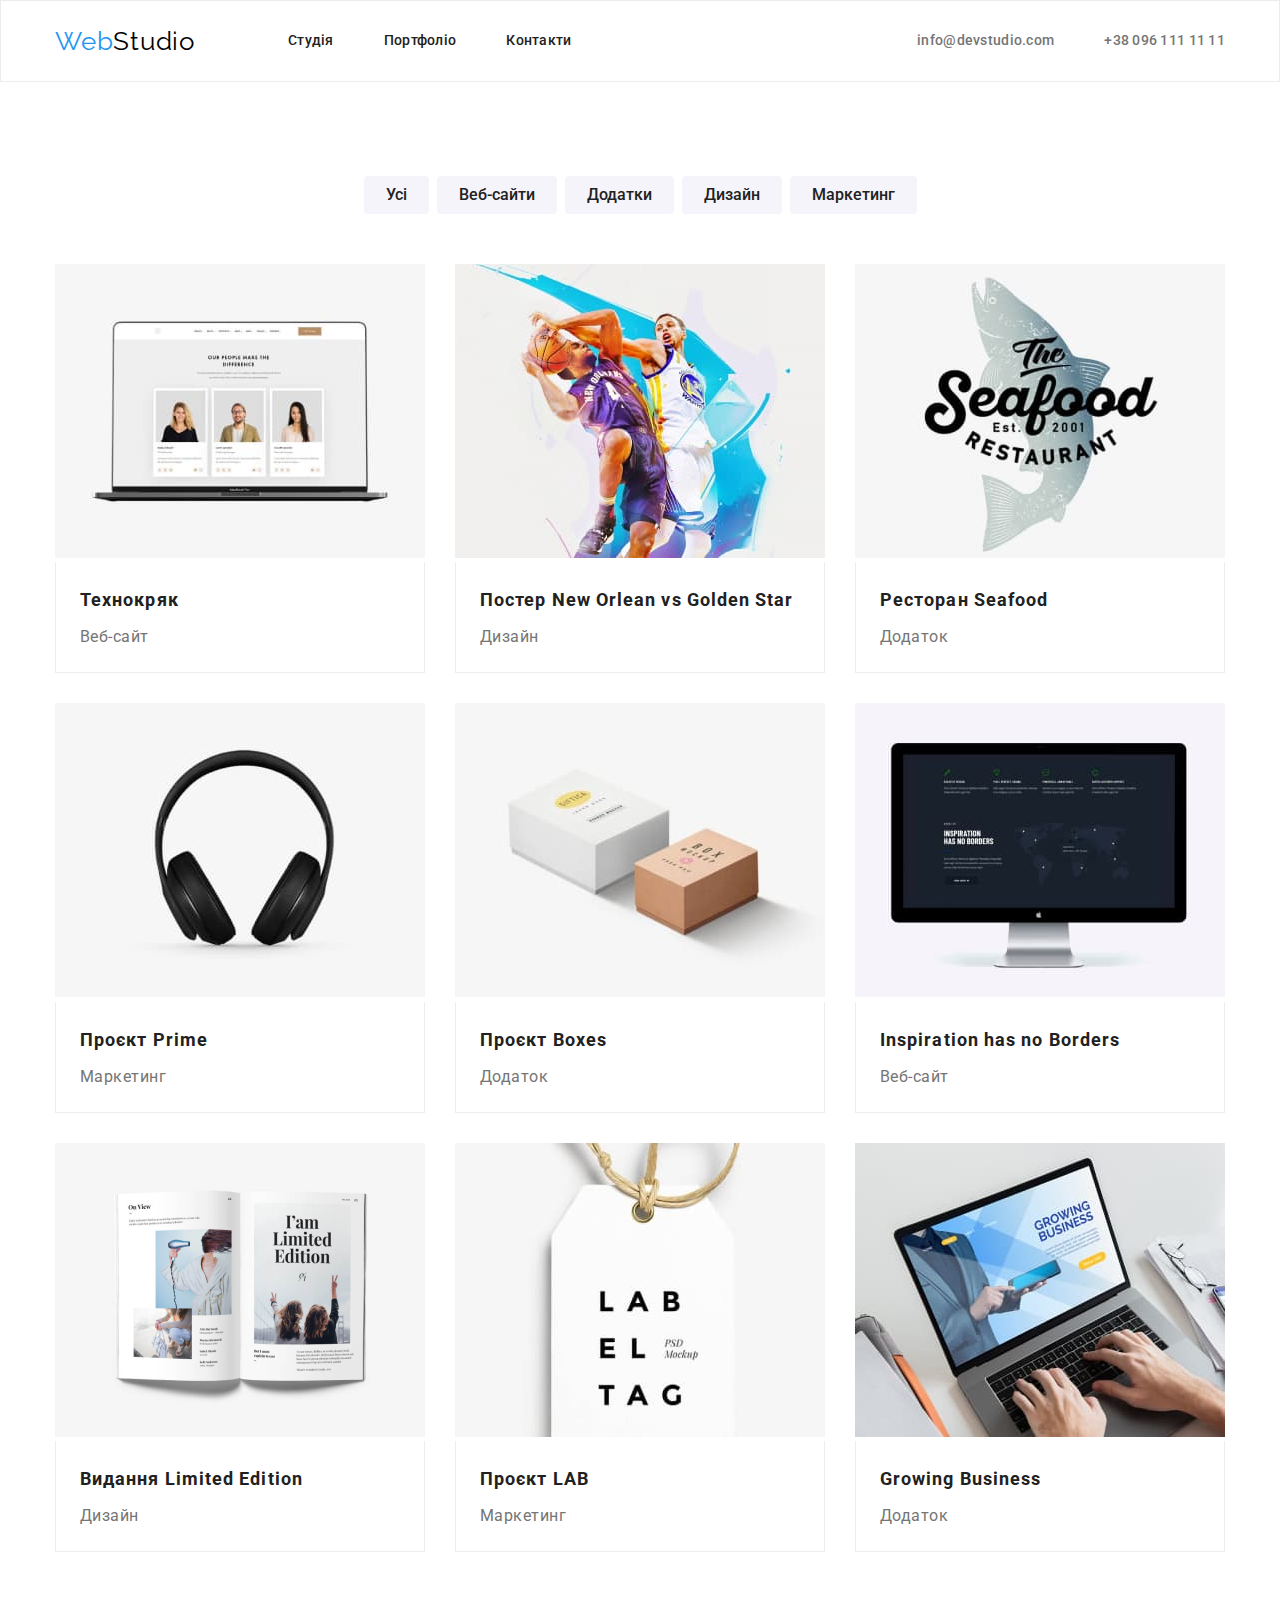
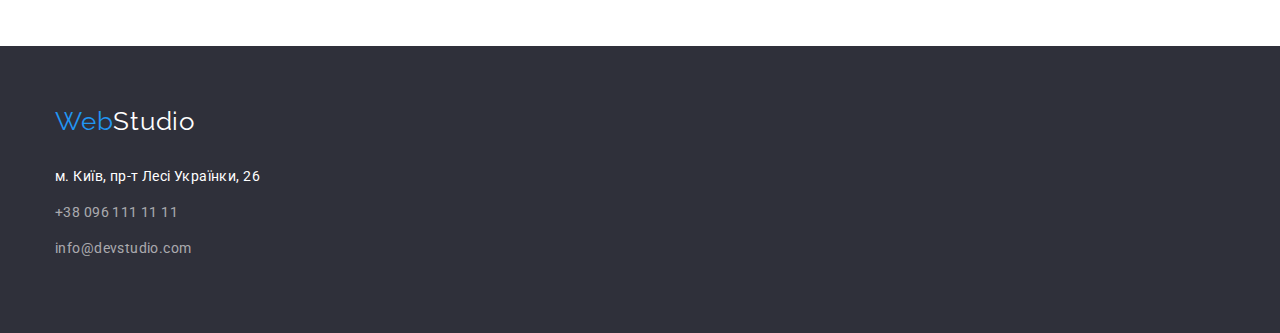
==== portfolio.html @ 7cf4fc31 "Start" ====
<!DOCTYPE html>
<html lang="uk">

<head>
    <meta charset="UTF-8">
    <meta http-equiv="X-UA-Compatible" content="IE=edge">
    <meta name="viewport" content="width=device-width, initial-scale=1.0">
    <title>goit-marup-hw-03</title>
    <link rel="preconnect" href="https://fonts.googleapis.com">
    <link rel="preconnect" href="https://fonts.gstatic.com" crossorigin>
    <link  href="https://fonts.googleapis.com/css2?family=Raleway:wght@700&family=Roboto:wght@400;500;700;900&display=swap" 
    rel="stylesheet">
    <link rel="stylesheet" href="https://cdnjs.cloudflare.com/ajax/libs/modern-normalize/1.1.0/modern-normalize.css" integrity="sha512-Y0MM+V6ymRKN2zStTqzQ227DWhhp4Mzdo6gnlRnuaNCbc+YN/ZH0sBCLTM4M0oSy9c9VKiCvd4Jk44aCLrNS5Q==" crossorigin="anonymous" referrerpolicy="no-referrer">
    <link rel="stylesheet" href="./css/styles.css">
</head>

<body>
    <header class="header">
        <div class="container main-nav">
        <a href="index.html" class="logo"><span class="logo-style">Web</span>Studio</a>
        <nav>
            <ul class="header-nav list">
                <li><a href="./index.html" class="link">Студія</a></li>
                <li><a href="./portfolio.html" class="link">Портфоліо</a></li>
                <li><a href="./index.html" class="link">Контакти</a></li>
            </ul>
        </nav>
        <ul class="contact-nav list">
            <li><a href="mailto:info@devstudio.com" class="link">info@devstudio.com</a></li>
            <li><a href="tel:+380961111111" class="link">+38 096 111 11 11</a></li>
        </ul>
        </div>
    </header>
    <main>
        
        <section class="section">
            <div class="container">
            <h1 class="visually-hidden">Portfilo content</h1>
            <ul class="button-list">
                <li class="btn-click"><button class="filter-btn" type="button">Усі</button></li>
                <li class="btn-click"><button class="filter-btn" type="button">Веб-сайти</button></li>
                <li class="btn-click"><button class="filter-btn" type="button">Додатки</button></li>
                <li class="btn-click"><button class="filter-btn" type="button">Дизайн</button></li>
                <li class="btn-click"><button class="filter-btn" type="button">Маркетинг</button></li>
            </ul>
            <ul class="portfolio-list">
                <li class="portfolio-item">
                    <img width="370" src="./images/technokryak.jpg" alt="Технокряк">
                    <div class="portfolio-info">
                    <h2 class="potfolio-title">Технокряк</h2>
                    <p class="potfolio-text">Веб-сайт</p>
                    </div>
                </li>
                <li class="portfolio-item">
                    <img width="370" src="./images/posterneworleanvsgoldenstar.jpg" alt="Постер New Orlean vs Golden Star">
                    <div class="portfolio-info">
                    <h2 class="potfolio-title">Постер New Orlean vs Golden Star</h2>
                    <p class="potfolio-text">Дизайн</p>
                    </div>
                </li>
                <li class="portfolio-item">
                    <img width="370" src="./images/restoranseafood.jpg" alt="Ресторан Seafood">
                    <div class="portfolio-info">
                    <h2 class="potfolio-title">Ресторан Seafood</h2>
                    <p class="potfolio-text">Додаток</p>
                    </div>
                </li>
                <li class="portfolio-item">
                    <img width="370" src="./images/projectprime.jpg" alt="Проєкт Prime">
                    <div class="portfolio-info">
                    <h2 class="potfolio-title">Проєкт Prime</h2>
                    <p class="potfolio-text">Маркетинг</p>
                    </div>
                </li>
                <li class="portfolio-item">
                    <img width="370" src="./images/projectboxes.jpg" alt="Проєкт Boxes">
                    <div class="portfolio-info">
                    <h2 class="potfolio-title">Проєкт Boxes</h2>
                    <p class="potfolio-text">Додаток</p>
                    </div>
                </li>
                <li class="portfolio-item">
                    <img width="370" src="./images/inspirationhasnoborders.jpg" alt="Inspiration has no Borders">
                    <div class="portfolio-info">
                    <h2 class="potfolio-title">Inspiration has no Borders</h2>
                    <p class="potfolio-text">Веб-сайт</p>
                    </div>
                </li>
                <li class="portfolio-item">
                    <img width="370" src="./images/editionlimitededition.jpg" alt="Видання Limited Edition">
                    <div class="portfolio-info">
                    <h2 class="potfolio-title">Видання Limited Edition</h2>
                    <p class="potfolio-text">Дизайн</p>
                    </div>
                </li>
                <li class="portfolio-item">
                    <img width="370" src="./images/projectlab.jpg" alt="Проєкт LAB">
                    <div class="portfolio-info">
                    <h2 class="potfolio-title">Проєкт LAB</h2>
                    <p class="potfolio-text">Маркетинг</p>
                    </div>
                </li>
                <li class="portfolio-item">
                    <img width="370" src="./images/growingbusiness.jpg" alt="Growing Business">
                    <div class="portfolio-info">
                    <h2 class="potfolio-title">Growing Business</h2>
                    <p class="potfolio-text">Додаток</p>
                    </div>
                </li>
            </ul>
            </div>
        </section>
        
        
    </main>
    <footer class="footer-basement">
        <div class="container">
        <a href="index.html" class="logo-color"><span class="logo-style">Web</span>Studio</a>
        <address class="footer-adress">
            м. Київ, пр-т Лесі Українки, 26
        </address>
        <ul class="adress-list">
            <li><a href="tel:+380961111111">+38 096 111 11 11</a>
            </li>
            <li><a href="mailto:info@devstudio.com">info@devstudio.com</a>
            </li>
        </ul>
        </div>
    </footer>
</body>
</html>
---- css/styles.css ----
:root {
    --main-color: #212121;
    --secondary-color: #757575;
    --accent-color: #2196F3;
    --color-footer-mail-tel: rgba(255, 255, 255, 0.6);
    --color-logo: #000000;
    --main-background: #F5F5F5;
    --background-hiro-footer: #2F303A;
    --background-comand: #F5F4FA;
    --main-font: 'Roboto', sans-serif;
    --main-white-color: #FFFFFF;
}
   /*основной цвет #212121 */
   /*дополнитеный цвет #757575 */
   /*акцентный цвет #2196F3 */
   /* цвет футер mail tel rgba(255, 255, 255, 0.6) */
   /* цвет логотипа #000000*/
   /* основной фон background: #F5F5F5 */
   /* фон героя футер #2F303A*/
   /* фон команды #F5F4FA*/
   /* осноной светлый цвет #FFFFFF*/

p,
h1,
h2,
h3,
h4,
h5,
h6 {
    margin: 0;
}

body {
    font-family: var(--main-font); 
    color: var(--main-color);
    background-color: var(--main-white-color);
}

ul {
    margin: 0;
    padding-left: 0;
    list-style: none;
}

.container {
    width: 1200px;
    padding-left: 15px;
    padding-right: 15px;
    margin: 0 auto;
 
}

/* Universal classes */
.logo {
    font-family: 'Raleway';
    font-style: normal;
    font-size: 26px;
    line-height: 1.19;
    letter-spacing: 0.03em;
    color: var(--color-logo);
    text-decoration: none;
}
.logo-color {
    margin-bottom: 28px;
    display: block;

    font-family: Raleway;
    font-style: normal;
    font-size: 26px;
    line-height: 1.19;
    letter-spacing: 0.03em;
    text-decoration: none;
    color: var(--main-white-color);
}
.logo-style {
    color: var(--accent-color);
}

.section {
    padding-top: 94px;
    padding-bottom: 94px;
}

.link {
    font-weight: 500;
    font-size: 14px;
    line-height: 1.14;
    letter-spacing: 0.02em;
    text-decoration: none;
    color: var(--main-color);
}
.link:hover,
.link:focus {
    color: var(--accent-color);   
}
.list {
    list-style: none;
}
.btn {
    background: var(--accent-color);
    color: var(--main-white-color);
    border-radius: 4px;
    border: none;
    margin-top: 30px;
    padding: 10px 32px;

    font-family: 'Roboto', sans-serif;
    font-style: normal;
    font-weight: 700;
    font-size: 16px;
    line-height: 1.88;
    letter-spacing: 0.06em;
}
.btn:hover,
.btn:focus {
    background: #188CE8;
}
.title {
    margin-bottom: 10px;

    font-size: 14px;
    line-height: 1.33;
    letter-spacing: 0.03em;
    text-transform: uppercase;
}    
.subtitle {
    margin-bottom: 10px;
    
    font-family: 'Roboto';
    font-style: normal;
    font-weight: 500;
    font-size: 16px;
    line-height: 1.18;
    color: var(--main-color);
}
.text {
    font-size: 14px;
    line-height: 1.71;
    letter-spacing: 0.03em;
    color: var(--secondary-color);
}
 
.visually-hidden {
    position: absolute;
    width: 1px;
    height: 1px;
    margin: -1px;
    border: 0;
    padding: 0;
    white-space: nowrap;
    overflow: hidden;
}    

/* -----------HEADER----------- */
.header {
    border: 1px solid #ECECEC;
}
.main-nav {
    display: flex;
    align-items: center;
}

.header-nav {
    display: flex;
    margin-left: 93px;
}
.header-nav li {
    margin-right: 50px;
    
}
.header-nav li:last-child {
    margin-right: 0;
}

.header-nav a {
    font-weight: 500;
    font-size: 14px;
    line-height: 1.14;
    letter-spacing: 0.02em;
    color: var(--main-color);
    text-decoration: none;
}    

.header-nav .list {
    cursor: pointer;
}    
.header-nav .link .current {
    color: var(--accent-color);
}

.header-nav .link {
    display: block;
    padding-top: 32px;
    padding-bottom: 32px;
}
.contact-nav {
    display: flex;
    margin-left: auto;
}
.contact-nav a {
    color: var(--secondary-color);
    font-weight: 500;
    font-size: 14px;
    line-height: 1.14;
    letter-spacing: 0.02em;
    text-decoration: none;
}
.contact-nav li {
    margin-right: 50px;
}
.contact-nav li:last-child {
    margin-right: 0;
}

.contact-nav .link {
    display: block;
    padding-top: 32px;
    padding-bottom: 32px;
}

/* -----------HERO----------- */
.hero {
    background: var(--background-hiro-footer);
    text-align: center;
    padding-top: 200px;
    padding-bottom: 200px;
}
.hero-title {
    font-weight: 900;
    font-size: 44px;
    line-height: 1.36;
    text-align: center;
    letter-spacing: 0.06em;
    text-transform: uppercase;
    color: var(--main-background);
}

/* -----------FEATURES----------- */
.section-feature {
    padding-top: 94px;
}

.feature-list {
    
    display: flex;
    flex-wrap: wrap;
}
.feature-list li {
    width: 270px;
    margin-right: 30px;
    /*background: var(--main-background);*/
}
.feature-list li:nth-child(4n) {
margin-right: 0;
}

.feature-list .title {
    
}

/* -----------SECTION----------- */
.section-title {
    margin-bottom: 50px;

    font-size: 36px;
    line-height: 1.16;
    text-align: center;
    color: var(--main-color);
}
.section-list {
    display: flex;
    flex-wrap: wrap;

    background: var(--main-background);
}

.section-list li {
    margin-right: 30px;
}
.section-list li:nth-child(3n) {
    margin-right: 0;
}

/* -----------TEAMS----------- */
.section-team {
    padding-top: 94px;
    padding-bottom: 94px;
    background: var(--background-comand);
    
}
.team-list {
    display: flex;
    flex-wrap: wrap;

    background: var(--background-comand);
}
.team-list li {
    margin-right: 30px;
    box-shadow: 0px 1px 3px rgba(0, 0, 0, 0.12), 0px 1px 1px rgba(0, 0, 0, 0.14), 0px 2px 1px rgba(0, 0, 0, 0.2);
    border-radius: 0px 0px 4px 4px;
    
}

.team-list li:nth-child(4n) {
    margin-right: 0;
}
.team-info {
    text-align: center;
    margin-top: 30px;
    


}
.team-info p {
    padding-bottom: 30px;
}

/* -----------FOOTER----------- */
.footer-basement {
    padding-top: 60px;
    padding-bottom: 60px;

    background: var(--background-hiro-footer);
    font-family: 'Roboto';
    font-style: normal;
    font-weight: 400;
    font-size: 14px;
    line-height: 1.71;
    letter-spacing: 0.03em;
}   
.footer-adress {
    margin-bottom: 12px;
    display: block;

    color: var(--main-white-color);
    font-family: 'Roboto', sans-serif;
    font-style: normal;
    font-weight: 400;
    font-size: 14px;
    line-height: 1.71;
    letter-spacing: 0.03em;
}
.adress-list a {
    margin-bottom: 12px;
    display: block;

    color: var(--color-footer-mail-tel);
    text-decoration: none;
}    

/* -----------PORTFOLIO----------- */
.button-list {
    display: flex;
    margin-bottom: 50px;
    justify-content: center;
}


.filter-btn {
    padding-left: 22px;
    padding-right: 22px;
    padding-top: 6px;
    padding-bottom: 6px;

    border-radius: 4px;
    border: none;
    font-family: 'Roboto', sans-serif;
    font-style: normal;
    font-weight: 500;
    font-size: 16px;
    line-height: 1.62;
    color: var(--main-color);
    background: var(--background-comand);
}
.btn-click {
    margin-right: 8px;

}
.btn-click:last-child {
    margin-right: 0;
}
.btn-click :hover,
.btn-click :focus {
    color: var(--main-white-color);
    background: var(--accent-color);
    
}
.portfolio-info {
    border: 1px solid #EEEEEE;
    border-top: none;
    padding-left: 24px;
    padding-right: 24px;
    padding-top: 20px;
    padding-bottom: 20px;
}
.portfolio-list {
    display: flex;
    flex-wrap: wrap;

}

.portfolio-item {
    flex-basis: calc(100% / 3 - 60px);
    margin-right: 30px;
    margin-bottom: 30px;
}
.portfolio-item:nth-child(3n) {
    margin-right: 0;
}
.portfolio-item:nth-last-child(-n+3) {
    margin-bottom: 0;
}
.potfolio-title {
    margin-bottom: 4px;

    font-size: 18px;
    line-height: 2;
    letter-spacing: 0.06em;
    color: var(--main-color);
}
.potfolio-text {
    font-size: 16px;
    line-height: 1.88;
    letter-spacing: 0.03em;
    color: var(--secondary-color);
}
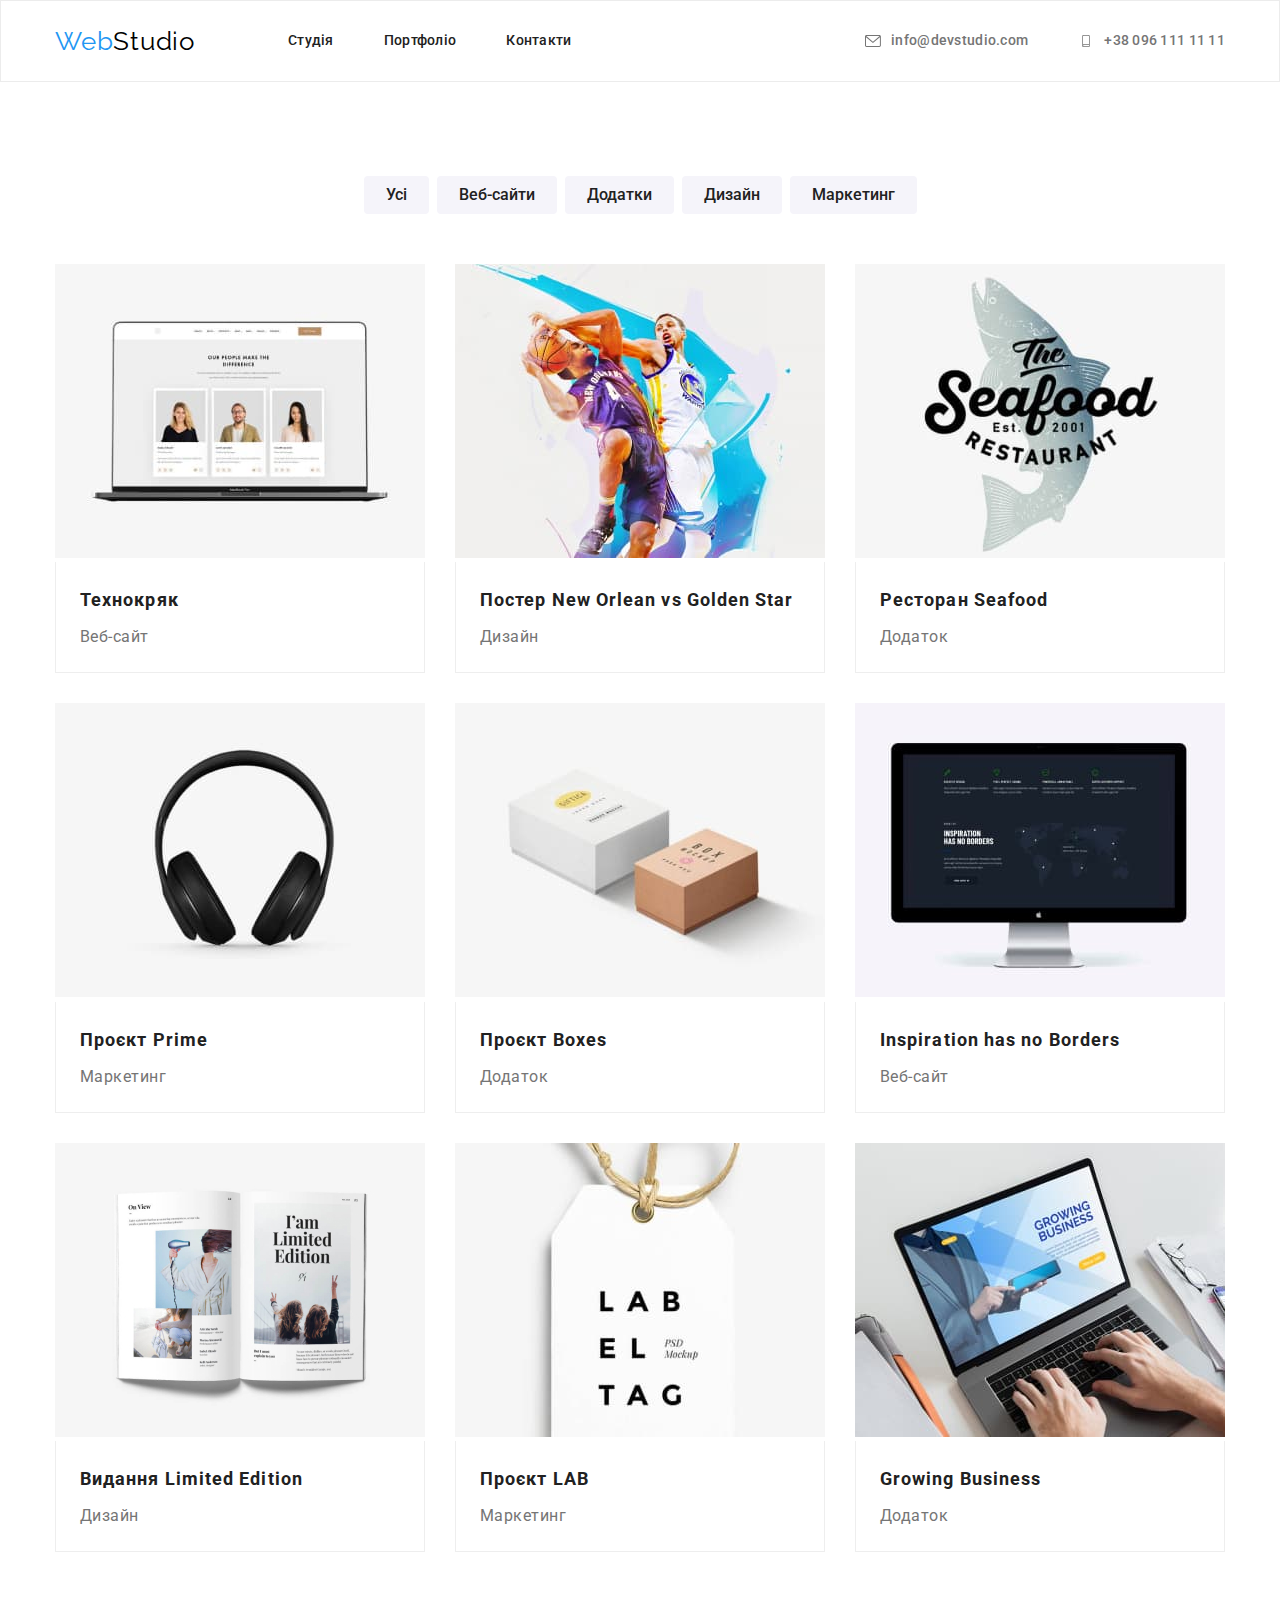
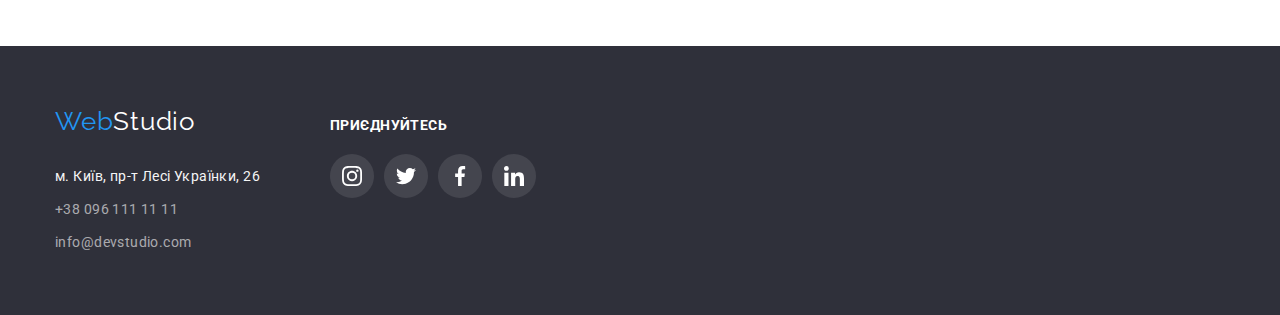
==== commit d503fd82: "FINAL" ====
--- a/portfolio.html
+++ b/portfolio.html
@@ -26,8 +26,16 @@
             </ul>
         </nav>
         <ul class="contact-nav list">
-            <li><a href="mailto:info@devstudio.com" class="link">info@devstudio.com</a></li>
-            <li><a href="tel:+380961111111" class="link">+38 096 111 11 11</a></li>
+            <li class="contact-items"><a href="mailto:info@devstudio.com" class="contact-link link">
+                <svg class="contact-icons" width="16" height="12">
+                    <use href="./images/icons.svg#icon-envelope" ></use>
+                </svg>
+                info@devstudio.com</a></li>
+            <li class="contact-items"><a href="tel:+380961111111" class="contact-link link">
+                <svg class="contact-icons" width="16" height="12">
+                    <use href="./images/icons.svg#icon-smartphone" ></use>
+                </svg>
+                +38 096 111 11 11</a></li>
         </ul>
         </div>
     </header>
@@ -114,18 +122,58 @@
         
     </main>
     <footer class="footer-basement">
-        <div class="container">
-        <a href="index.html" class="logo-color"><span class="logo-style">Web</span>Studio</a>
-        <address class="footer-adress">
-            м. Київ, пр-т Лесі Українки, 26
-        </address>
-        <ul class="adress-list">
-            <li><a href="tel:+380961111111">+38 096 111 11 11</a>
-            </li>
-            <li><a href="mailto:info@devstudio.com">info@devstudio.com</a>
-            </li>
-        </ul>
+        <div class="footer-container container">
+            <div class="adress-container">
+                <a href="index.html" class="logo-color"><span class="logo-style">Web</span>Studio</a>
+                <address>
+                <ul class="footer-list">
+                    <li class="adress-list"><a href="" class="footer-adress">м. Київ, пр-т Лесі Українки, 26</a>
+                    </li>
+                    <li class="adress-list"><a href="tel:+380961111111" class="footer-item">+38 096 111 11 11</a>
+                    </li>
+                    <li class="adress-list"><a href="mailto:info@devstudio.com" class="footer-item">info@devstudio.com</a>
+                    </li>
+                </ul>
+                </address>
+            </div>
+            <div class="social-container">
+                <p class="footer-title">приєднуйтесь</p>
+                <ul class="footer-social">
+                    <li class="footer-social-items">
+                        <a href="#" class="footer-social-link link">
+                            <svg class="footer-social-icons" width="20" height="20">
+                                <use href="./images/icons.svg#icon-instagram"></use>
+                            </svg>
+                        </a>
+                    </li>
+                    <li class="footer-social-items">
+                        <a href="#" class="footer-social-link link">
+                            <svg class="footer-social-icons" width="20" height="20">
+                                <use href="./images/icons.svg#icon-twitter"></use>
+                            </svg>
+                        </a>
+                    </li>
+                    <li class="footer-social-items">
+                        <a href="#" class="footer-social-link link">
+                            <svg class="footer-social-icons" width="20" height="20">
+                                <use href="./images/icons.svg#icon-facebook"></use>
+                            </svg>
+                        </a>
+                    </li>
+                    <li class="footer-social-items">
+                        <a href="#" class="footer-social-link link">
+                            <svg class="footer-social-icons" width="20" height="20">
+                                <use href="./images/icons.svg#icon-linkedin"></use>
+                            </svg>
+                        </a>
+                    </li>
+                </ul>
+            </div>
+        
         </div>
+
+
+        
     </footer>
 </body>
 </html>--- a/css/styles.css
+++ b/css/styles.css
@@ -34,6 +34,9 @@
     font-family: var(--main-font); 
     color: var(--main-color);
     background-color: var(--main-white-color);
+    max-width: 1600px;
+    margin-left: auto;
+    margin-right: auto;
 }
 
 ul {
@@ -88,6 +91,7 @@
     letter-spacing: 0.02em;
     text-decoration: none;
     color: var(--main-color);
+    
 }
 .link:hover,
 .link:focus {
@@ -212,10 +216,29 @@
     margin-right: 0;
 }
 
-.contact-nav .link {
+.contact-nav.link {
     display: block;
     padding-top: 32px;
     padding-bottom: 32px;
+}
+
+.contact-link {
+    display: flex;
+    justify-content: center;
+    align-items: center;
+    
+    width: 100%;
+    height: 100%;
+    color: var(--secondary-color);
+}
+
+.contact-link:hover {
+    color: var(--accent-color);
+}
+.contact-icons {
+    fill: currentColor;
+    margin-right: 10px;
+    
 }
 
 /* -----------HERO----------- */
@@ -224,6 +247,15 @@
     text-align: center;
     padding-top: 200px;
     padding-bottom: 200px;
+    max-width: 1600px;
+    max-height: 600px;
+
+    background-image: linear-gradient(rgba(47, 48, 58, 0.4),rgba(47, 48, 58, 0.4)), url(../images/fonhiro.jpg);
+    background-repeat: no-repeat;
+    background-size: 200px 452px 280px 452px;
+    background-position: center;
+    margin-left: auto;
+    margin-right: auto;
 }
 .hero-title {
     font-weight: 900;
@@ -251,12 +283,23 @@
     /*background: var(--main-background);*/
 }
 .feature-list li:nth-child(4n) {
-margin-right: 0;
+    margin-right: 0;
 }
 
 .feature-list .title {
     
 }
+
+.feature-image {
+    width: 270px;
+    height: 120px;
+    display: flex;
+    justify-content: center;
+    align-items: center;
+    background-color: var(--background-comand);
+    margin-bottom: 30px;
+}
+
 
 /* -----------SECTION----------- */
 .section-title {
@@ -286,7 +329,6 @@
     padding-top: 94px;
     padding-bottom: 94px;
     background: var(--background-comand);
-    
 }
 .team-list {
     display: flex;
@@ -294,11 +336,10 @@
 
     background: var(--background-comand);
 }
-.team-list li {
+.team-list .team-items {
     margin-right: 30px;
     box-shadow: 0px 1px 3px rgba(0, 0, 0, 0.12), 0px 1px 1px rgba(0, 0, 0, 0.14), 0px 2px 1px rgba(0, 0, 0, 0.2);
     border-radius: 0px 0px 4px 4px;
-    
 }
 
 .team-list li:nth-child(4n) {
@@ -307,19 +348,92 @@
 .team-info {
     text-align: center;
     margin-top: 30px;
-    
-
-
 }
 .team-info p {
-    padding-bottom: 30px;
-}
+    padding-bottom: 16px;
+}
+
+/*----------- team social---------*/
+.team-social-list{
+    display: flex;
+    justify-content: center;
+    align-items: center;
+}
+.team-social-items {
+    width: 44px;
+    height: 44px;
+    margin-bottom: 30px;
+}
+.team-social-items:not(:last-child) {
+    margin-right: 10px;
+    
+}
+.team-social-link {
+    display: flex;
+    justify-content: center;
+    align-items: center;
+
+    width: 100%;
+    height: 100%;
+    color: #afb1b8;
+    border-radius: 50%;
+    
+}
+.team-social-link:hover {
+    color: var(--main-white-color);
+    background-color: var(--accent-color);
+}
+.team-social-icons {
+    fill: currentColor;
+}
+
+/* -----------CLIENTS----------- */
+
+.clients-list {
+    display: flex;
+    justify-content: center;
+    align-items: center;
+
+}
+
+.client-items {
+    width: 170px;
+    height: 92px;
+
+
+}
+.client-items:not(:last-child) {
+    margin-right: 30px;
+}
+
+.client-link {
+    display: flex;
+    justify-content: center;
+    align-items: center;
+
+    width: 100%;
+    height: 100%;
+    color: #AFB1B8;
+    border: 1px solid #AFB1B8;
+    border-radius: 4px;
+}
+
+.client-icons {
+    width: 106px;
+    height: 60px;
+    fill: currentColor;
+}
+.client-link:hover {
+    color: var(--accent-color);
+    border: 1px solid var(--accent-color);
+}
+
 
 /* -----------FOOTER----------- */
 .footer-basement {
     padding-top: 60px;
     padding-bottom: 60px;
-
+    
     background: var(--background-hiro-footer);
     font-family: 'Roboto';
     font-style: normal;
@@ -327,26 +441,99 @@
     font-size: 14px;
     line-height: 1.71;
     letter-spacing: 0.03em;
+}
+.footer-container {
+    display: flex;
+    align-items: baseline;
+  
 }   
+/*------------FOOTER ADRESS-------------*/
+.adress-container {
+    display: inline-block;
+    margin-right: 70px;
+}
+
+.adress-list:not(:last-child) {
+  margin-bottom: 9px;
+}
+
 .footer-adress {
-    margin-bottom: 12px;
-    display: block;
-
+  color: var(--main-background);
+  background: var(--background-hiro-footer);
+
+  font-family: 'Roboto';
+  font-style: normal;
+  font-weight: 400;
+  font-size: 14px;
+  line-height: 1.71;
+  text-decoration: none;
+
+  display: block;
+}
+
+.footer-item{
+  color: rgba(255, 255, 255, 0.6);
+  background: var(--background-hiro-footer);
+
+  font-family: 'Roboto';
+  font-style: normal;
+  font-weight: 400;
+  font-size: 14px;
+  line-height: 1.71;
+  text-decoration: none;
+
+  display: block;
+}
+
+.footer-list :hover,
+.footer-list :focus {
+  color: var(--accent-color);
+}
+ 
+/*-----------SOCIAL FOOTER--------*/
+.social-container {
+    display:inline-block;
+}
+.footer-title {
+    margin-bottom: 20px;
+
+    font-weight: 700;
+    font-size: 14px;
+    line-height: 1.14;
+    letter-spacing: 0.03em;
+    text-transform: uppercase;
     color: var(--main-white-color);
-    font-family: 'Roboto', sans-serif;
-    font-style: normal;
-    font-weight: 400;
-    font-size: 14px;
-    line-height: 1.71;
-    letter-spacing: 0.03em;
-}
-.adress-list a {
-    margin-bottom: 12px;
-    display: block;
-
-    color: var(--color-footer-mail-tel);
-    text-decoration: none;
-}    
+}
+.footer-social {
+    display: flex;
+ 
+}
+.footer-social-items {
+    width: 44px;
+    height: 44px;
+}
+.footer-social-items:not(:last-child) {
+    margin-right: 10px; 
+}
+
+.footer-social-link {
+    display: flex;
+    justify-content: center;
+    align-items: center;
+
+    width: 100%;
+    height: 100%;
+
+    color: var(--main-white-color);
+    background: rgba(255, 255, 255, 0.1);
+    border-radius: 50%;
+}
+.footer-social-link:hover {
+    background: var(--accent-color);
+}
+.footer-social-icons {
+    fill: var(--main-white-color);
+}
 
 /* -----------PORTFOLIO----------- */
 .button-list {
